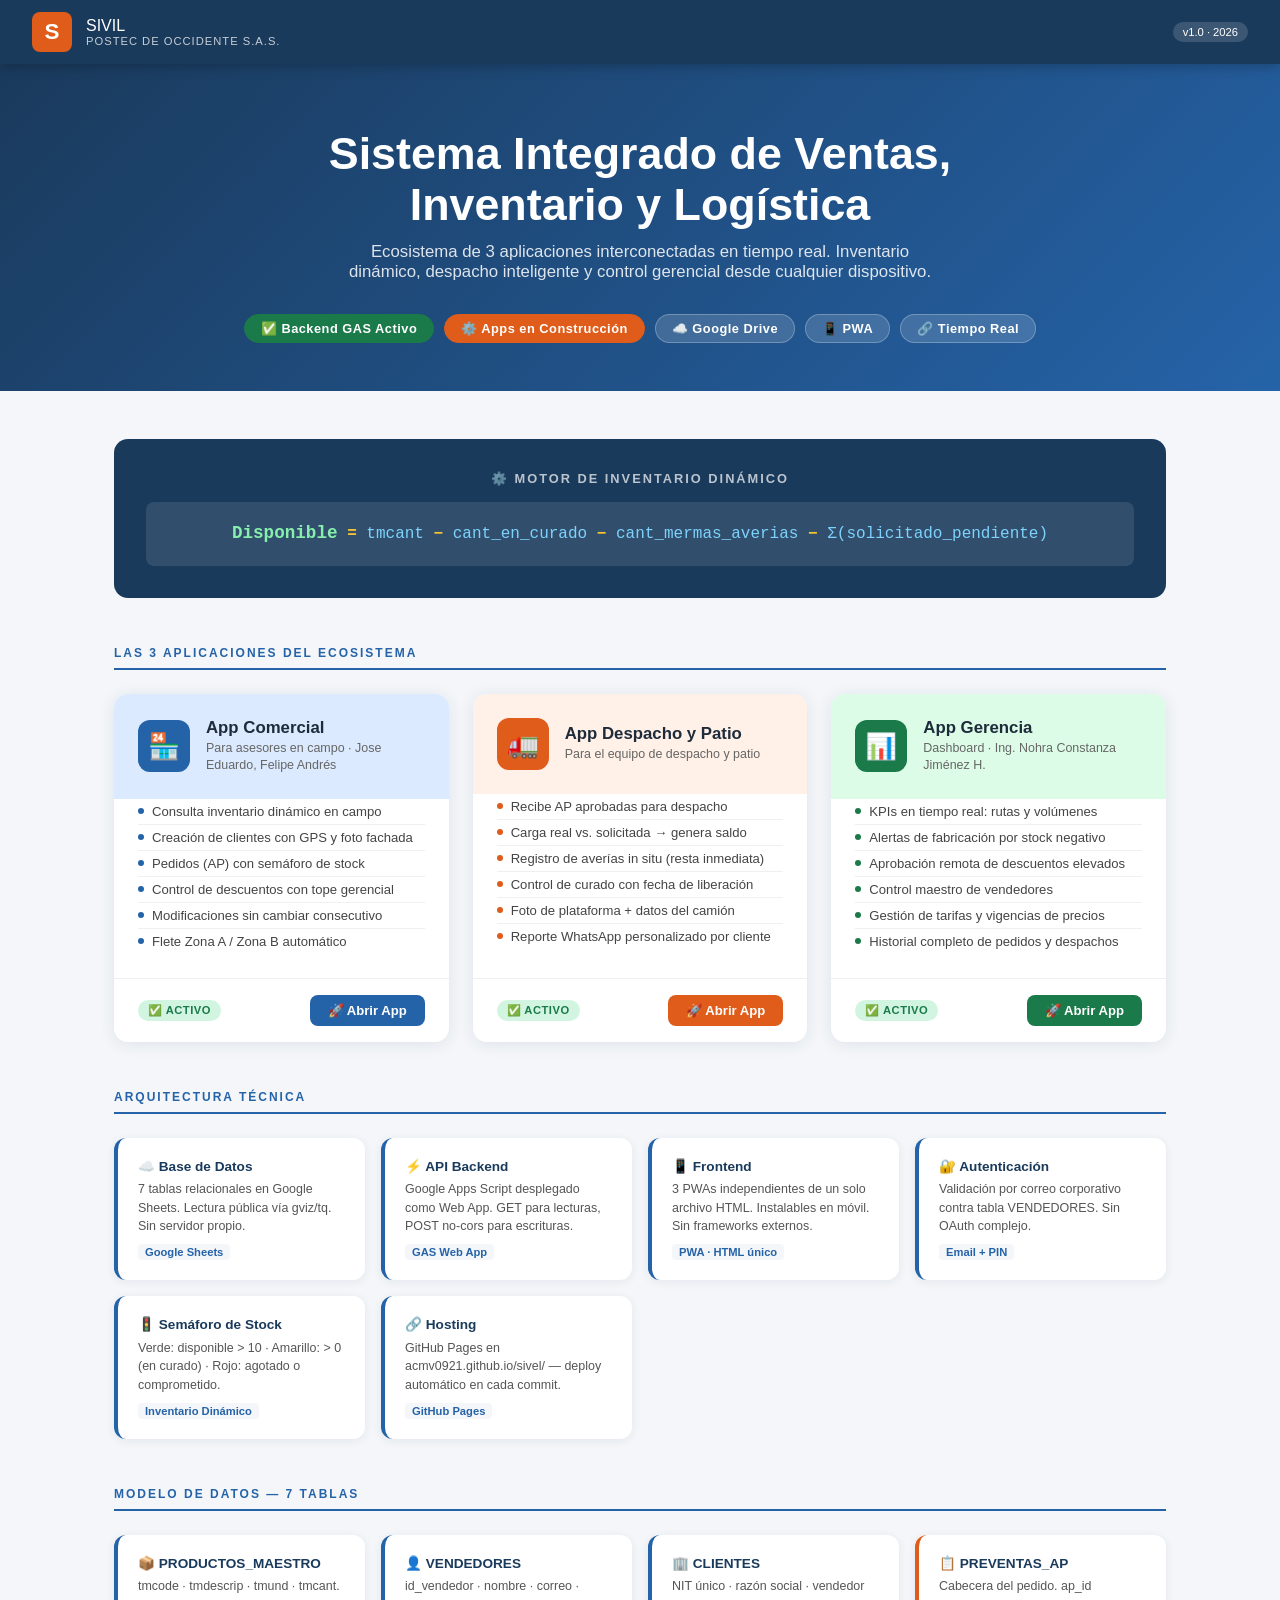
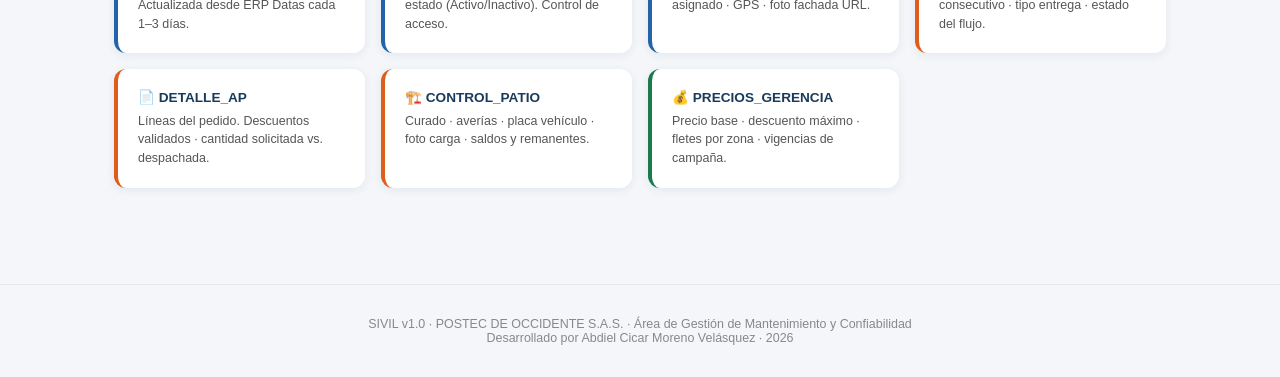
==== index.html @ 4a4ab58d "fix: login revert funcional 2026-06-29 21:06" ====
<!DOCTYPE html>
<html lang="es">
<head>
<meta charset="UTF-8">
<meta name="viewport" content="width=device-width, initial-scale=1.0">
<title>SIVIL · POSTEC DE OCCIDENTE S.A.S.</title>
<style>
  :root {
    --azul:    #1a3a5c;
    --azul2:   #2563a8;
    --naranja: #e05c1a;
    --gris:    #f4f6f9;
    --texto:   #1e2b3a;
    --verde:   #1a7a4a;
  }
  * { box-sizing: border-box; margin: 0; padding: 0; }
  body {
    font-family: 'Segoe UI', Arial, sans-serif;
    background: var(--gris);
    color: var(--texto);
    min-height: 100vh;
  }

  /* HEADER */
  header {
    background: var(--azul);
    color: #fff;
    padding: 0 2rem;
    display: flex;
    align-items: center;
    justify-content: space-between;
    height: 64px;
    position: sticky; top: 0; z-index: 100;
    box-shadow: 0 2px 12px rgba(0,0,0,0.25);
  }
  .logo-area { display: flex; align-items: center; gap: 14px; }
  .logo-icon {
    width: 40px; height: 40px;
    background: var(--naranja);
    border-radius: 8px;
    display: flex; align-items: center; justify-content: center;
    font-size: 1.4rem; font-weight: 900; color: #fff;
  }
  .logo-text { line-height: 1.2; }
  .logo-text .sivel  { font-size: 1.3rem; font-weight: 800; letter-spacing: 2px; }
  .logo-text .empresa{ font-size: 0.7rem; opacity: 0.75; letter-spacing: 1px; }
  .version { font-size: 0.7rem; background: rgba(255,255,255,0.15); padding: 4px 10px; border-radius: 20px; }

  /* HERO */
  .hero {
    background: linear-gradient(135deg, var(--azul) 0%, var(--azul2) 100%);
    color: #fff;
    padding: 4rem 2rem 3rem;
    text-align: center;
  }
  .hero h1 { font-size: clamp(1.6rem, 4vw, 2.8rem); font-weight: 800; margin-bottom: 0.75rem; }
  .hero p  { font-size: 1.05rem; opacity: 0.85; max-width: 600px; margin: 0 auto 2rem; }
  .badge-row { display: flex; gap: 10px; flex-wrap: wrap; justify-content: center; }
  .badge {
    background: rgba(255,255,255,0.15);
    border: 1px solid rgba(255,255,255,0.25);
    border-radius: 20px;
    padding: 6px 16px;
    font-size: 0.8rem;
    font-weight: 600;
    letter-spacing: 0.5px;
  }
  .badge.verde  { background: var(--verde); border-color: var(--verde); }
  .badge.naranja{ background: var(--naranja); border-color: var(--naranja); }

  /* APPS GRID */
  main { max-width: 1100px; margin: 0 auto; padding: 3rem 1.5rem; }
  .section-title {
    font-size: 0.75rem;
    font-weight: 700;
    letter-spacing: 2px;
    text-transform: uppercase;
    color: var(--azul2);
    margin-bottom: 1.5rem;
    padding-bottom: 0.5rem;
    border-bottom: 2px solid var(--azul2);
  }
  .apps-grid {
    display: grid;
    grid-template-columns: repeat(auto-fit, minmax(300px, 1fr));
    gap: 1.5rem;
    margin-bottom: 3rem;
  }
  .app-card {
    background: #fff;
    border-radius: 14px;
    overflow: hidden;
    box-shadow: 0 2px 16px rgba(26,58,92,0.10);
    transition: transform 0.2s, box-shadow 0.2s;
    display: flex; flex-direction: column;
  }
  .app-card:hover {
    transform: translateY(-4px);
    box-shadow: 0 8px 32px rgba(26,58,92,0.18);
  }
  .card-header {
    padding: 1.5rem;
    display: flex;
    align-items: center;
    gap: 1rem;
  }
  .card-icon {
    width: 52px; height: 52px;
    border-radius: 12px;
    display: flex; align-items: center; justify-content: center;
    font-size: 1.6rem;
    flex-shrink: 0;
  }
  .card-header h2 { font-size: 1.05rem; font-weight: 700; margin-bottom: 2px; }
  .card-header p  { font-size: 0.78rem; color: #666; line-height: 1.4; }
  .card-body { padding: 0 1.5rem 1.5rem; flex: 1; }
  .feature-list { list-style: none; }
  .feature-list li {
    font-size: 0.82rem;
    padding: 5px 0;
    border-bottom: 1px solid #f0f0f0;
    display: flex;
    align-items: center;
    gap: 8px;
    color: #444;
  }
  .feature-list li:last-child { border-bottom: none; }
  .feature-list .dot {
    width: 6px; height: 6px;
    border-radius: 50%;
    flex-shrink: 0;
  }
  .card-footer {
    padding: 1rem 1.5rem;
    border-top: 1px solid #f0f0f0;
    display: flex;
    align-items: center;
    justify-content: space-between;
  }
  .status-badge {
    font-size: 0.7rem;
    font-weight: 700;
    padding: 4px 10px;
    border-radius: 20px;
    text-transform: uppercase;
    letter-spacing: 0.5px;
  }
  .status-en-construccion { background: #fff3cd; color: #856404; }
  .status-activo          { background: #d1f5e0; color: var(--verde); }
  .status-pendiente       { background: #e9ecef; color: #6c757d; }

  .btn-app {
    display: inline-block;
    padding: 8px 18px;
    border-radius: 8px;
    font-size: 0.82rem;
    font-weight: 700;
    text-decoration: none;
    transition: opacity 0.2s;
  }
  .btn-app:hover { opacity: 0.85; }
  .btn-comercial  { background: #2563a8; color: #fff; }
  .btn-despacho   { background: #e05c1a; color: #fff; }
  .btn-gerencia   { background: #1a7a4a; color: #fff; }
  .btn-disabled   { background: #e9ecef; color: #999; pointer-events: none; }

  /* ARQUITECTURA */
  .arch-grid {
    display: grid;
    grid-template-columns: repeat(auto-fit, minmax(220px, 1fr));
    gap: 1rem;
    margin-bottom: 3rem;
  }
  .arch-card {
    background: #fff;
    border-radius: 12px;
    padding: 1.25rem;
    box-shadow: 0 2px 10px rgba(26,58,92,0.08);
    border-left: 4px solid var(--azul2);
  }
  .arch-card h3 { font-size: 0.85rem; font-weight: 700; margin-bottom: 0.4rem; color: var(--azul); }
  .arch-card p  { font-size: 0.78rem; color: #555; line-height: 1.5; }
  .arch-card .tag {
    display: inline-block;
    background: var(--gris);
    border-radius: 4px;
    padding: 2px 7px;
    font-size: 0.7rem;
    font-weight: 600;
    color: var(--azul2);
    margin-top: 0.5rem;
  }

  /* FORMULA */
  .formula-box {
    background: var(--azul);
    color: #fff;
    border-radius: 14px;
    padding: 2rem;
    margin-bottom: 3rem;
    text-align: center;
  }
  .formula-box h3 { font-size: 0.8rem; letter-spacing: 2px; opacity: 0.7; margin-bottom: 1rem; }
  .formula {
    font-family: 'Courier New', monospace;
    font-size: clamp(0.8rem, 2vw, 1rem);
    background: rgba(255,255,255,0.1);
    border-radius: 8px;
    padding: 1rem 1.5rem;
    line-height: 1.8;
    word-break: break-word;
  }
  .formula .op  { color: #f4c430; font-weight: bold; }
  .formula .var { color: #7dd3fc; }
  .formula .res { color: #86efac; font-weight: bold; font-size: 1.1em; }

  /* FOOTER */
  footer {
    text-align: center;
    padding: 2rem;
    font-size: 0.78rem;
    color: #888;
    border-top: 1px solid #e5e7eb;
  }

  /* COLORES por app */
  .color-comercial { background: #dbeafe; }
  .color-despacho  { background: #fff0e8; }
  .color-gerencia  { background: #dcfce7; }
  .dot-comercial   { background: #2563a8; }
  .dot-despacho    { background: #e05c1a; }
  .dot-gerencia    { background: #1a7a4a; }

  @media (max-width: 600px) {
    header { padding: 0 1rem; }
    .hero  { padding: 2rem 1rem 2rem; }
    main   { padding: 2rem 1rem; }
    .formula { font-size: 0.72rem; }
  }
</style>
<!-- deploy 2026-06-29 01:50 -->
<!-- PWA fix 2026-06-29 02:09:45 -->
<!-- PWA v2 2026-06-29 02:16:40 -->
<!-- admin 2026-06-29 03:03 -->
<!-- sandbox 2026-06-29 03:14 -->
<!-- SIVIL FASE1 2026-06-29 20:25 -->
<!-- SIVIL FASE2 2026-06-29 20:41 -->
<!-- SIVIL FASE2 FINAL 2026-06-29 20:45 -->
<!-- SIVIL LOGIN FIX 2026-06-29 20:51 -->
<!-- SIVIL PIN FIX 2026-06-29 20:56 -->
<!-- PIN FIX FINAL 2026-06-29 20:57 -->
<!-- SIVIL TOGGLE FIX 2026-06-29 20:58 -->
<!-- SIVIL USERCARD 2026-06-29 20:59 -->
<!-- SIVIL NOMBRE FIX 2026-06-29 21:04 -->
<!-- SIVIL LOGIN REVERT 2026-06-29 21:06 -->
</head>
<body>

<header>
  <div class="logo-area">
    <div class="logo-icon">S</div>
    <div class="logo-text">
      <div class="sivil">SIVIL</div>
      <div class="empresa">POSTEC DE OCCIDENTE S.A.S.</div>
    </div>
  </div>
  <span class="version">v1.0 · 2026</span>
</header>

<div class="hero">
  <h1>Sistema Integrado de Ventas,<br>Inventario y Logística</h1>
  <p>Ecosistema de 3 aplicaciones interconectadas en tiempo real. Inventario dinámico, despacho inteligente y control gerencial desde cualquier dispositivo.</p>
  <div class="badge-row">
    <span class="badge verde">✅ Backend GAS Activo</span>
    <span class="badge naranja">⚙️ Apps en Construcción</span>
    <span class="badge">☁️ Google Drive</span>
    <span class="badge">📱 PWA</span>
    <span class="badge">🔗 Tiempo Real</span>
  </div>
</div>

<main>

  <!-- MOTOR DE INVENTARIO -->
  <div class="formula-box">
    <h3>⚙️ MOTOR DE INVENTARIO DINÁMICO</h3>
    <div class="formula">
      <span class="res">Disponible</span>
      <span class="op"> = </span>
      <span class="var">tmcant</span>
      <span class="op"> − </span>
      <span class="var">cant_en_curado</span>
      <span class="op"> − </span>
      <span class="var">cant_mermas_averias</span>
      <span class="op"> − </span>
      <span class="var">Σ(solicitado_pendiente)</span>
    </div>
  </div>

  <!-- LAS 3 APPS -->
  <div class="section-title">Las 3 Aplicaciones del Ecosistema</div>
  <div class="apps-grid">

    <!-- APP COMERCIAL -->
    <div class="app-card">
      <div class="card-header color-comercial">
        <div class="card-icon" style="background:#2563a8;color:#fff;">🏪</div>
        <div>
          <h2>App Comercial</h2>
          <p>Para asesores en campo · Jose Eduardo, Felipe Andrés</p>
        </div>
      </div>
      <div class="card-body">
        <ul class="feature-list">
          <li><span class="dot dot-comercial"></span>Consulta inventario dinámico en campo</li>
          <li><span class="dot dot-comercial"></span>Creación de clientes con GPS y foto fachada</li>
          <li><span class="dot dot-comercial"></span>Pedidos (AP) con semáforo de stock</li>
          <li><span class="dot dot-comercial"></span>Control de descuentos con tope gerencial</li>
          <li><span class="dot dot-comercial"></span>Modificaciones sin cambiar consecutivo</li>
          <li><span class="dot dot-comercial"></span>Flete Zona A / Zona B automático</li>
        </ul>
      </div>
      <div class="card-footer">
        <span class="status-badge status-activo">✅ Activo</span>
        <a href="comercial/index.html" class="btn-app btn-comercial">🚀 Abrir App</a>
      </div>
    </div>

    <!-- APP DESPACHO -->
    <div class="app-card">
      <div class="card-header color-despacho">
        <div class="card-icon" style="background:#e05c1a;color:#fff;">🚛</div>
        <div>
          <h2>App Despacho y Patio</h2>
          <p>Para el equipo de despacho y patio</p>
        </div>
      </div>
      <div class="card-body">
        <ul class="feature-list">
          <li><span class="dot dot-despacho"></span>Recibe AP aprobadas para despacho</li>
          <li><span class="dot dot-despacho"></span>Carga real vs. solicitada → genera saldo</li>
          <li><span class="dot dot-despacho"></span>Registro de averías in situ (resta inmediata)</li>
          <li><span class="dot dot-despacho"></span>Control de curado con fecha de liberación</li>
          <li><span class="dot dot-despacho"></span>Foto de plataforma + datos del camión</li>
          <li><span class="dot dot-despacho"></span>Reporte WhatsApp personalizado por cliente</li>
        </ul>
      </div>
      <div class="card-footer">
        <span class="status-badge status-activo">✅ Activo</span>
        <a href="despacho/index.html" class="btn-app btn-despacho">🚀 Abrir App</a>
      </div>
    </div>

    <!-- APP GERENCIA -->
    <div class="app-card">
      <div class="card-header color-gerencia">
        <div class="card-icon" style="background:#1a7a4a;color:#fff;">📊</div>
        <div>
          <h2>App Gerencia</h2>
          <p>Dashboard · Ing. Nohra Constanza Jiménez H.</p>
        </div>
      </div>
      <div class="card-body">
        <ul class="feature-list">
          <li><span class="dot dot-gerencia"></span>KPIs en tiempo real: rutas y volúmenes</li>
          <li><span class="dot dot-gerencia"></span>Alertas de fabricación por stock negativo</li>
          <li><span class="dot dot-gerencia"></span>Aprobación remota de descuentos elevados</li>
          <li><span class="dot dot-gerencia"></span>Control maestro de vendedores</li>
          <li><span class="dot dot-gerencia"></span>Gestión de tarifas y vigencias de precios</li>
          <li><span class="dot dot-gerencia"></span>Historial completo de pedidos y despachos</li>
        </ul>
      </div>
      <div class="card-footer">
        <span class="status-badge status-activo">✅ Activo</span>
        <a href="gerencia/index.html" class="btn-app btn-gerencia">🚀 Abrir App</a>
      </div>
    </div>

  </div>

  <!-- ARQUITECTURA -->
  <div class="section-title">Arquitectura Técnica</div>
  <div class="arch-grid">
    <div class="arch-card">
      <h3>☁️ Base de Datos</h3>
      <p>7 tablas relacionales en Google Sheets. Lectura pública vía gviz/tq. Sin servidor propio.</p>
      <span class="tag">Google Sheets</span>
    </div>
    <div class="arch-card">
      <h3>⚡ API Backend</h3>
      <p>Google Apps Script desplegado como Web App. GET para lecturas, POST no-cors para escrituras.</p>
      <span class="tag">GAS Web App</span>
    </div>
    <div class="arch-card">
      <h3>📱 Frontend</h3>
      <p>3 PWAs independientes de un solo archivo HTML. Instalables en móvil. Sin frameworks externos.</p>
      <span class="tag">PWA · HTML único</span>
    </div>
    <div class="arch-card">
      <h3>🔐 Autenticación</h3>
      <p>Validación por correo corporativo contra tabla VENDEDORES. Sin OAuth complejo.</p>
      <span class="tag">Email + PIN</span>
    </div>
    <div class="arch-card">
      <h3>🚦 Semáforo de Stock</h3>
      <p>Verde: disponible &gt; 10 · Amarillo: &gt; 0 (en curado) · Rojo: agotado o comprometido.</p>
      <span class="tag">Inventario Dinámico</span>
    </div>
    <div class="arch-card">
      <h3>🔗 Hosting</h3>
      <p>GitHub Pages en acmv0921.github.io/sivel/ — deploy automático en cada commit.</p>
      <span class="tag">GitHub Pages</span>
    </div>
  </div>

  <!-- TABLAS -->
  <div class="section-title">Modelo de Datos — 7 Tablas</div>
  <div class="arch-grid">
    <div class="arch-card" style="border-left-color:#2563a8">
      <h3>📦 PRODUCTOS_MAESTRO</h3>
      <p>tmcode · tmdescrip · tmund · tmcant. Actualizada desde ERP Datas cada 1–3 días.</p>
    </div>
    <div class="arch-card" style="border-left-color:#2563a8">
      <h3>👤 VENDEDORES</h3>
      <p>id_vendedor · nombre · correo · estado (Activo/Inactivo). Control de acceso.</p>
    </div>
    <div class="arch-card" style="border-left-color:#2563a8">
      <h3>🏢 CLIENTES</h3>
      <p>NIT único · razón social · vendedor asignado · GPS · foto fachada URL.</p>
    </div>
    <div class="arch-card" style="border-left-color:#e05c1a">
      <h3>📋 PREVENTAS_AP</h3>
      <p>Cabecera del pedido. ap_id consecutivo · tipo entrega · estado del flujo.</p>
    </div>
    <div class="arch-card" style="border-left-color:#e05c1a">
      <h3>📄 DETALLE_AP</h3>
      <p>Líneas del pedido. Descuentos validados · cantidad solicitada vs. despachada.</p>
    </div>
    <div class="arch-card" style="border-left-color:#e05c1a">
      <h3>🏗️ CONTROL_PATIO</h3>
      <p>Curado · averías · placa vehículo · foto carga · saldos y remanentes.</p>
    </div>
    <div class="arch-card" style="border-left-color:#1a7a4a">
      <h3>💰 PRECIOS_GERENCIA</h3>
      <p>Precio base · descuento máximo · fletes por zona · vigencias de campaña.</p>
    </div>
  </div>

</main>

<footer>
  SIVIL v1.0 · POSTEC DE OCCIDENTE S.A.S. · Área de Gestión de Mantenimiento y Confiabilidad<br>
  Desarrollado por Abdiel Cicar Moreno Velásquez · 2026
</footer>

</body>
</html>
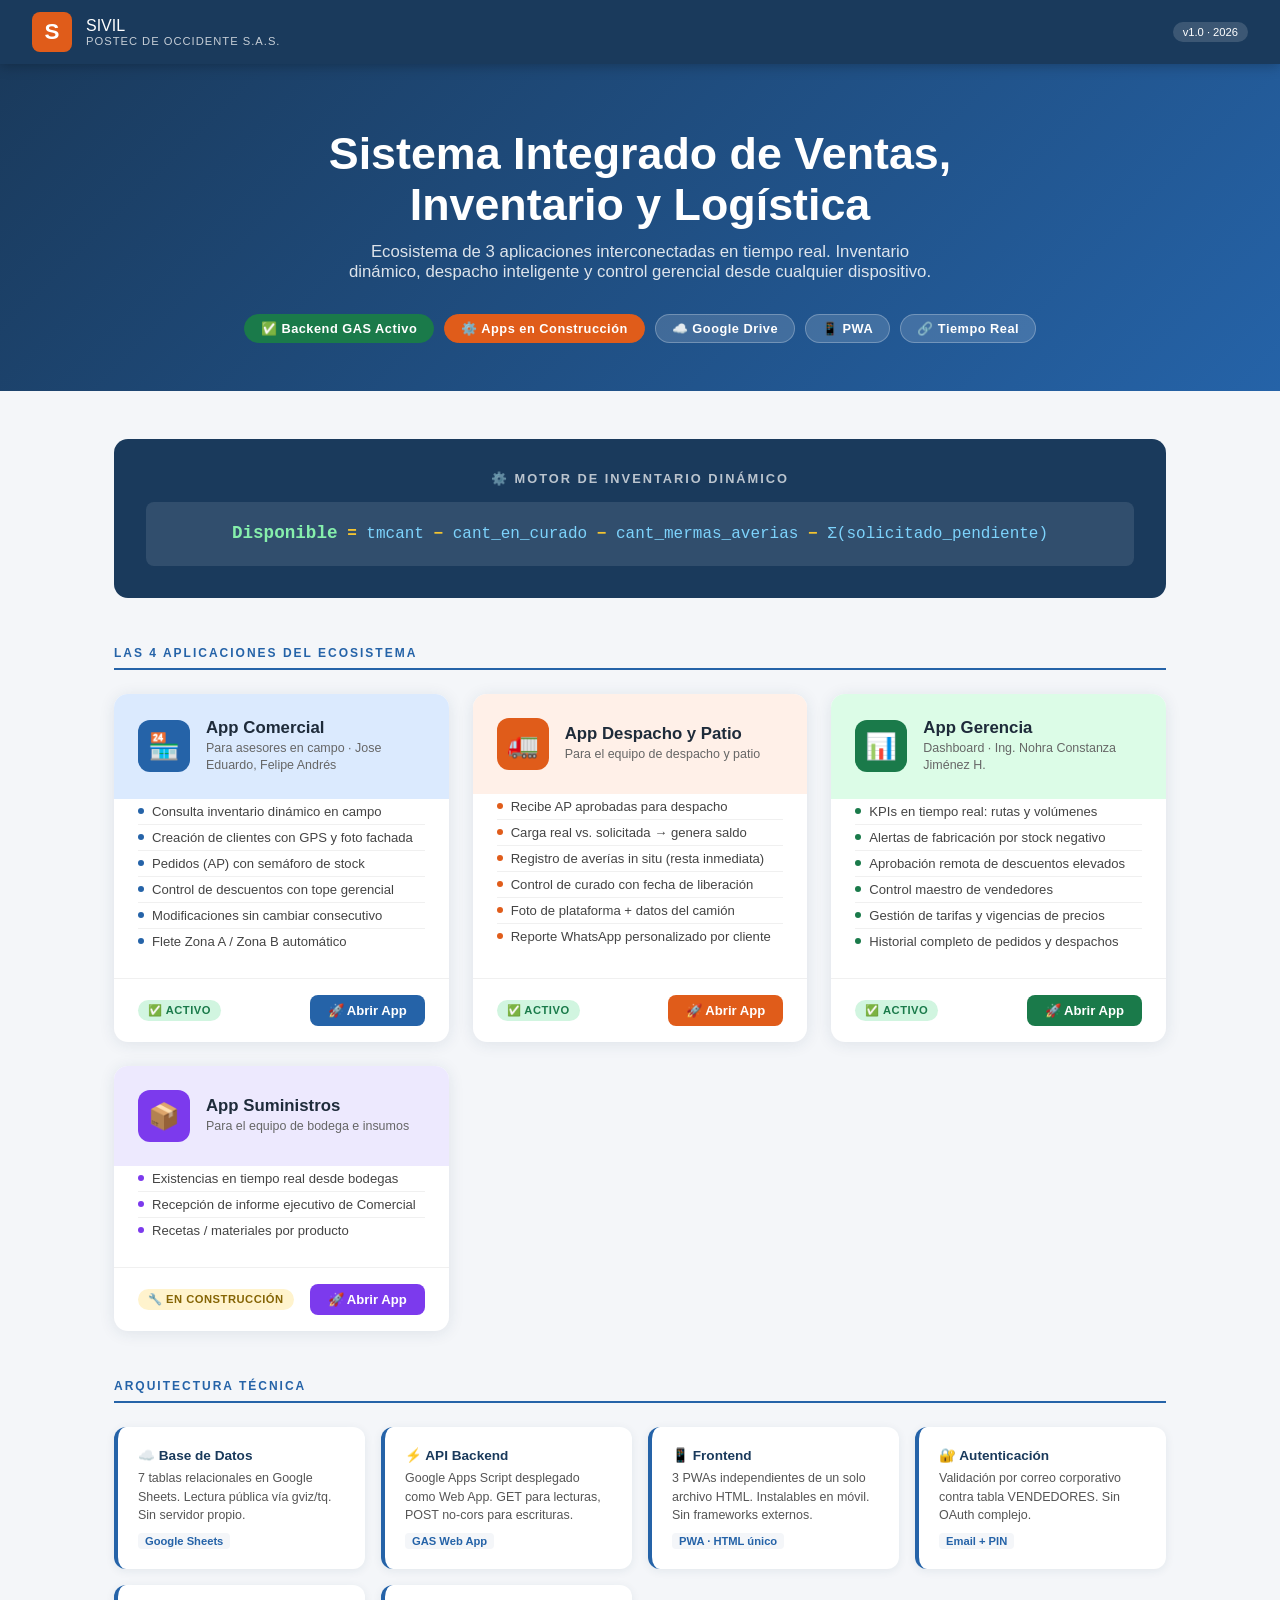
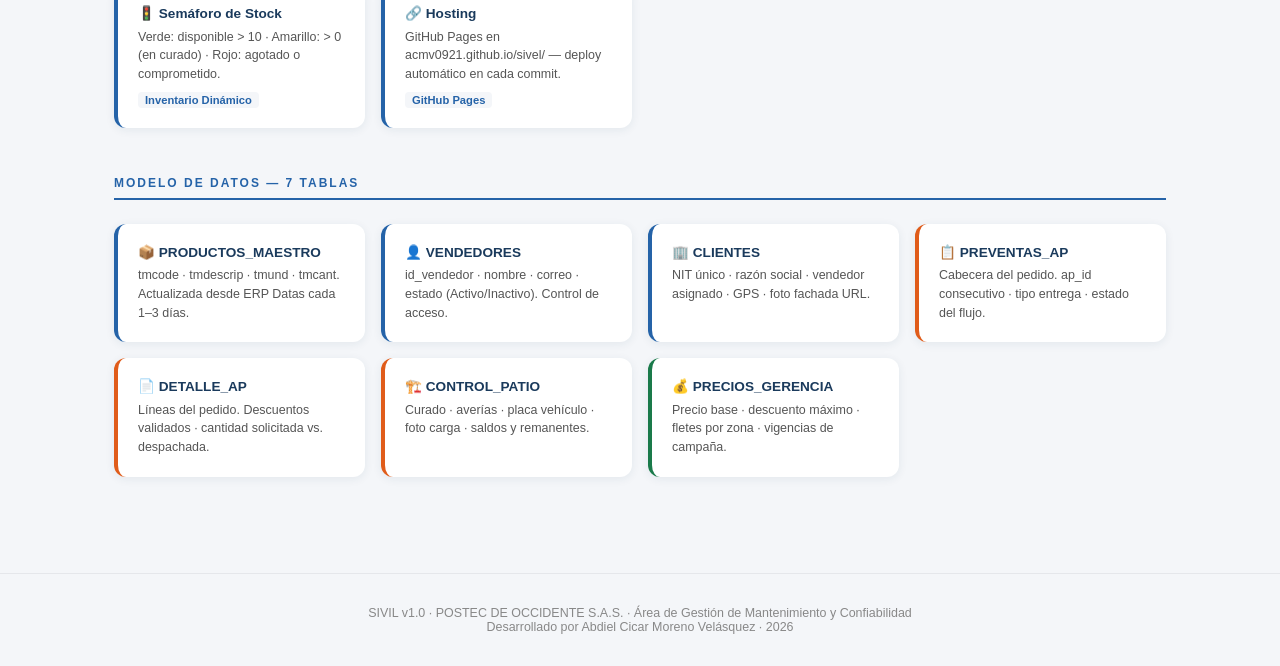
==== commit f1b14f87: "Fix: selector de galeria en fotos, etiqueta Toneladas en vehiculos, agrega tarjeta App Suministros a" ====
--- a/index.html
+++ b/index.html
@@ -162,6 +162,7 @@
   .btn-comercial  { background: #2563a8; color: #fff; }
   .btn-despacho   { background: #e05c1a; color: #fff; }
   .btn-gerencia   { background: #1a7a4a; color: #fff; }
+  .btn-suministros { background: #7c3aed; color: #fff; }
   .btn-disabled   { background: #e9ecef; color: #999; pointer-events: none; }
 
   /* ARQUITECTURA */
@@ -227,9 +228,11 @@
   .color-comercial { background: #dbeafe; }
   .color-despacho  { background: #fff0e8; }
   .color-gerencia  { background: #dcfce7; }
+  .color-suministros { background: #ede9fe; }
   .dot-comercial   { background: #2563a8; }
   .dot-despacho    { background: #e05c1a; }
   .dot-gerencia    { background: #1a7a4a; }
+  .dot-suministros { background: #7c3aed; }
 
   @media (max-width: 600px) {
     header { padding: 0 1rem; }
@@ -253,6 +256,12 @@
 <!-- SIVIL USERCARD 2026-06-29 20:59 -->
 <!-- SIVIL NOMBRE FIX 2026-06-29 21:04 -->
 <!-- SIVIL LOGIN REVERT 2026-06-29 21:06 -->
+<!-- DIV FIX 2026-06-29 21:11 -->
+<!-- RESTORE+FASE2 2026-06-29 21:13 -->
+<!-- DIV STACK FIX 2026-06-29 21:14 -->
+<!-- DEDUP FIX 2026-06-29 21:15 -->
+<!-- FINAL FIX 2026-06-29 21:15 -->
+<!-- CLEAN LOGIN 2026-06-29 21:18 -->
 </head>
 <body>
 
@@ -297,8 +306,8 @@
     </div>
   </div>
 
-  <!-- LAS 3 APPS -->
-  <div class="section-title">Las 3 Aplicaciones del Ecosistema</div>
+  <!-- LAS 4 APPS -->
+  <div class="section-title">Las 4 Aplicaciones del Ecosistema</div>
   <div class="apps-grid">
 
     <!-- APP COMERCIAL -->
@@ -376,6 +385,28 @@
       </div>
     </div>
 
+    <!-- APP SUMINISTROS -->
+    <div class="app-card">
+      <div class="card-header color-suministros">
+        <div class="card-icon" style="background:#7c3aed;color:#fff;">📦</div>
+        <div>
+          <h2>App Suministros</h2>
+          <p>Para el equipo de bodega e insumos</p>
+        </div>
+      </div>
+      <div class="card-body">
+        <ul class="feature-list">
+          <li><span class="dot dot-suministros"></span>Existencias en tiempo real desde bodegas</li>
+          <li><span class="dot dot-suministros"></span>Recepción de informe ejecutivo de Comercial</li>
+          <li><span class="dot dot-suministros"></span>Recetas / materiales por producto</li>
+        </ul>
+      </div>
+      <div class="card-footer">
+        <span class="status-badge status-en-construccion">🔧 En construcción</span>
+        <a href="suministros/index.html" class="btn-app btn-suministros">🚀 Abrir App</a>
+      </div>
+    </div>
+
   </div>
 
   <!-- ARQUITECTURA -->
